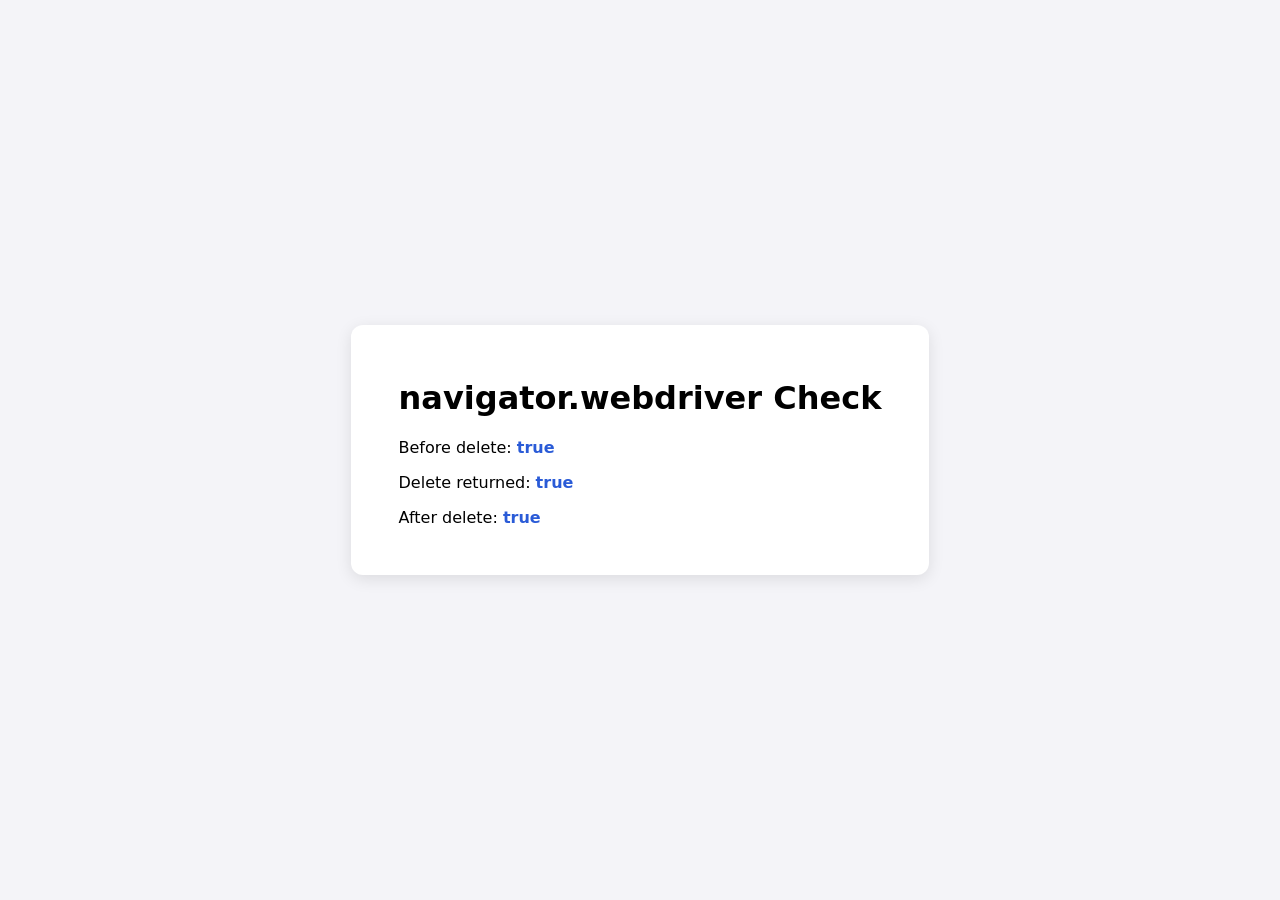
==== tools/fp-sensor-checks/index.html @ ce7311cb "x" ====
<!DOCTYPE html>
<html lang="en">
<head>
  <meta charset="UTF-8">
  <meta name="viewport" content="width=device-width, initial-scale=1">
  <title>navigator.webdriver Check</title>
  <link rel="stylesheet" href="style.css">
</head>
<body>
  <main>
    <h1>navigator.webdriver Check</h1>
    <p>Before delete: <strong id="before">...</strong></p>
    <p>Delete returned: <strong id="deleted">...</strong></p>
    <p>After delete: <strong id="after">...</strong></p>
  </main>
  <script src="script.js"></script>
</body>
</html>
---- tools/fp-sensor-checks/style.css ----
body {
  font-family: system-ui, sans-serif;
  background: #f4f4f8;
  display: grid;
  place-items: center;
  min-height: 100vh;
  margin: 0;
}
main {
  background: #fff;
  padding: 2rem 3rem;
  border-radius: 12px;
  box-shadow: 0 4px 16px rgba(0, 0, 0, .1);
}
strong { color: #2a5bd7; }
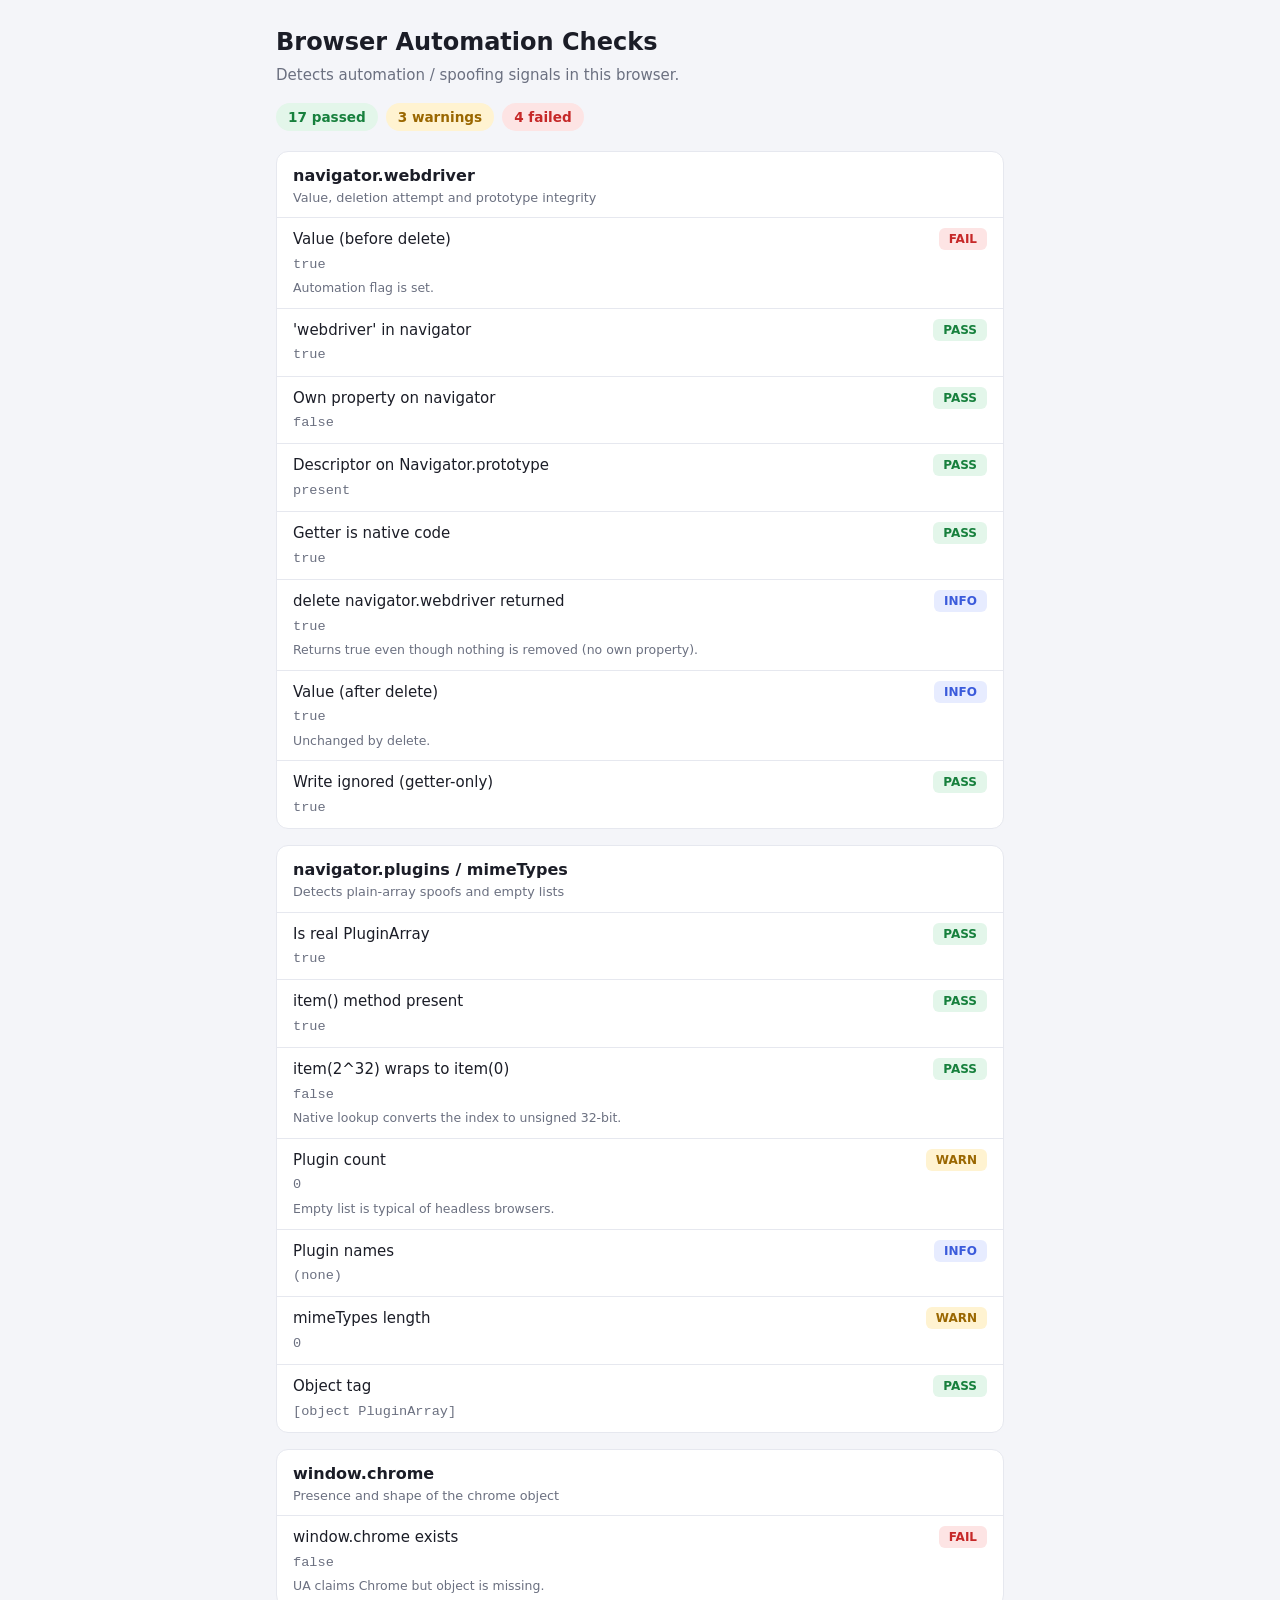
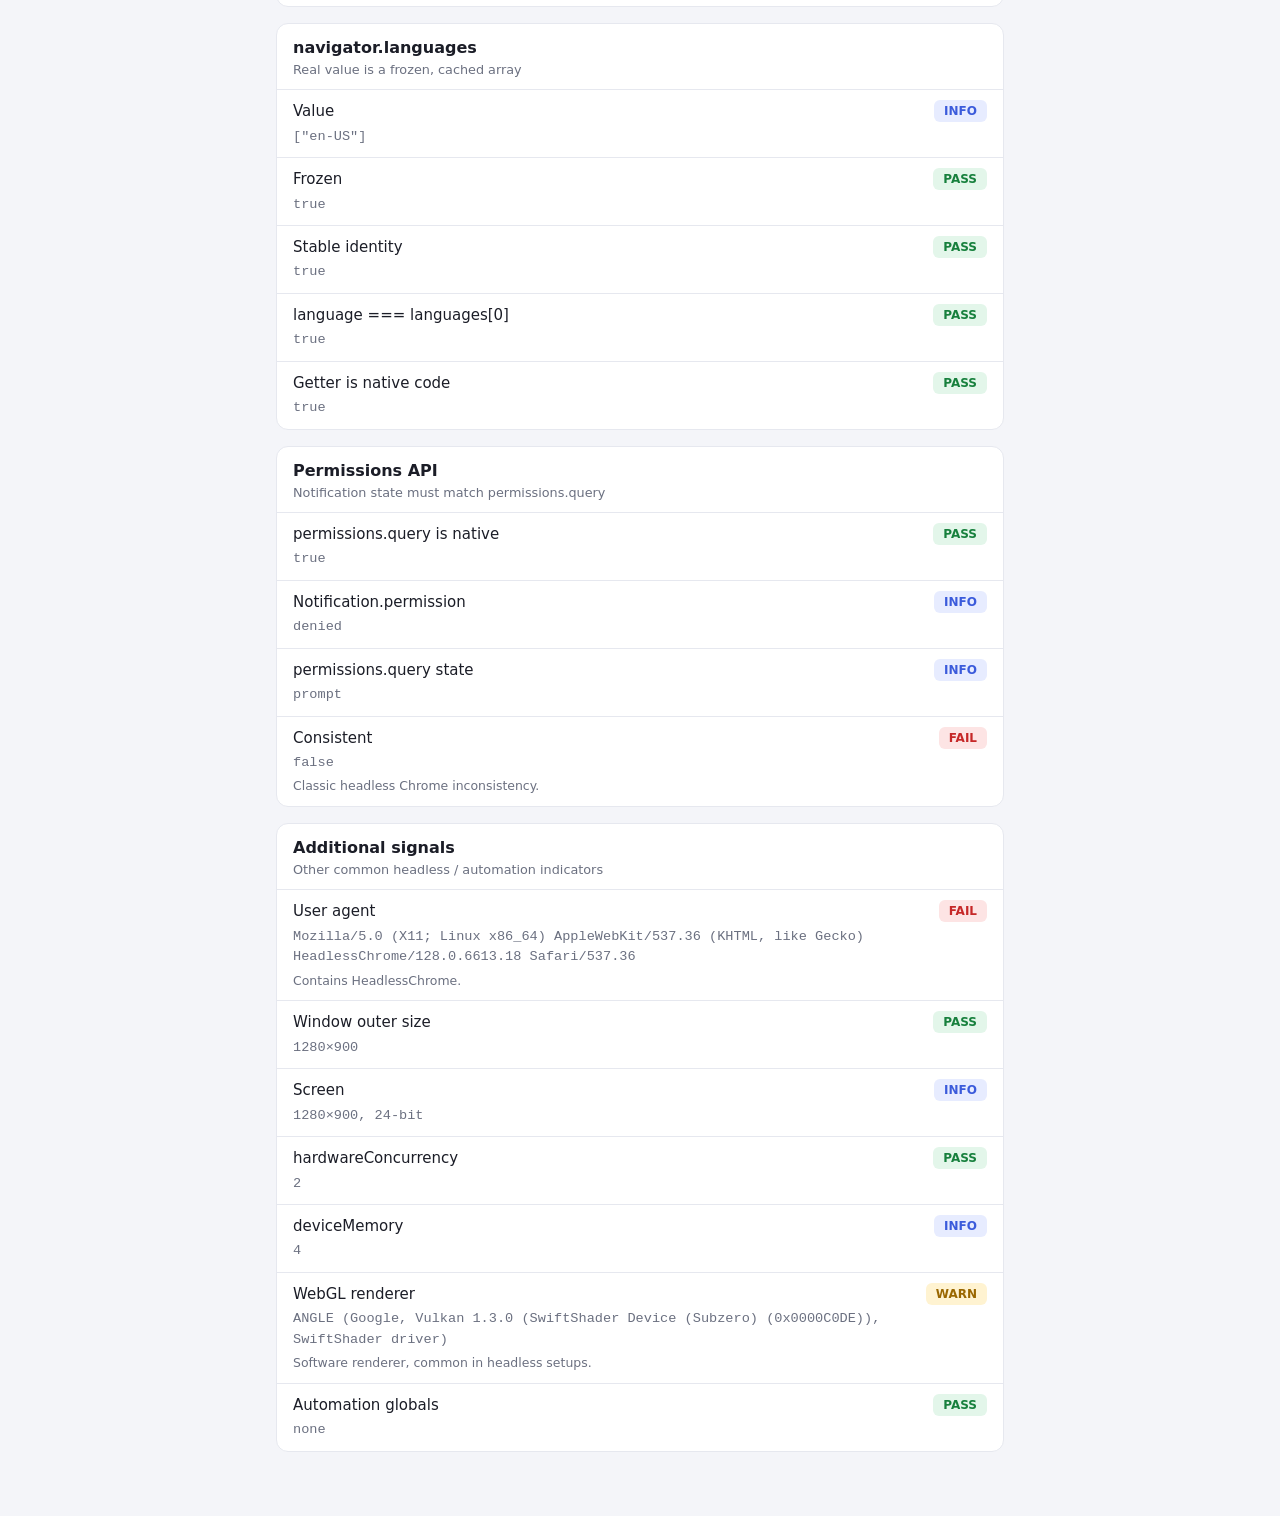
==== commit 271fe73d: "x" ====
--- a/tools/fp-sensor-checks/index.html
+++ b/tools/fp-sensor-checks/index.html
@@ -3,15 +3,17 @@
 <head>
   <meta charset="UTF-8">
   <meta name="viewport" content="width=device-width, initial-scale=1">
-  <title>navigator.webdriver Check</title>
+  <title>Browser Automation Checks</title>
   <link rel="stylesheet" href="style.css">
 </head>
 <body>
   <main>
-    <h1>navigator.webdriver Check</h1>
-    <p>Before delete: <strong id="before">...</strong></p>
-    <p>Delete returned: <strong id="deleted">...</strong></p>
-    <p>After delete: <strong id="after">...</strong></p>
+    <header>
+      <h1>Browser Automation Checks</h1>
+      <p class="sub">Detects automation / spoofing signals in this browser.</p>
+      <div id="summary" class="summary"></div>
+    </header>
+    <div id="results"></div>
   </main>
   <script src="script.js"></script>
 </body>
--- a/tools/fp-sensor-checks/style.css
+++ b/tools/fp-sensor-checks/style.css
@@ -1,15 +1,37 @@
-body {
-  font-family: system-ui, sans-serif;
-  background: #f4f4f8;
-  display: grid;
-  place-items: center;
-  min-height: 100vh;
-  margin: 0;
+:root {
+  --bg: #f4f5f9; --card: #fff; --text: #1b1d27; --muted: #6b7080; --line: #e6e8ef;
+  --ok: #17803d; --ok-bg: #e3f6ea;
+  --warn: #9a6700; --warn-bg: #fff3d1;
+  --bad: #c62828; --bad-bg: #fde4e4;
+  --info: #3b5bdb; --info-bg: #e7ecff;
 }
-main {
-  background: #fff;
-  padding: 2rem 3rem;
-  border-radius: 12px;
-  box-shadow: 0 4px 16px rgba(0, 0, 0, .1);
+@media (prefers-color-scheme: dark) {
+  :root {
+    --bg: #12141b; --card: #1b1e29; --text: #eceef5; --muted: #9aa0b4; --line: #2a2e3d;
+    --ok: #5fd68a; --ok-bg: #173324;
+    --warn: #f0c95a; --warn-bg: #3a3014;
+    --bad: #ff8585; --bad-bg: #3b1a1a;
+    --info: #8ea5ff; --info-bg: #212a4d;
+  }
 }
-strong { color: #2a5bd7; }
+* { box-sizing: border-box; }
+body { margin: 0; background: var(--bg); color: var(--text); font: 15px/1.5 system-ui, sans-serif; }
+main { max-width: 760px; margin: 0 auto; padding: 24px 16px 48px; }
+h1 { margin: 0; font-size: 1.5rem; }
+.sub { margin: 4px 0 16px; color: var(--muted); }
+.summary { display: flex; gap: 8px; flex-wrap: wrap; margin-bottom: 20px; }
+.pill { padding: 4px 12px; border-radius: 999px; font-weight: 600; font-size: .85rem; }
+.card { background: var(--card); border: 1px solid var(--line); border-radius: 12px; margin-bottom: 16px; overflow: hidden; }
+.card h2 { margin: 0; padding: 12px 16px 0; font-size: 1rem; }
+.card .desc { padding: 0 16px 10px; color: var(--muted); font-size: .8rem; border-bottom: 1px solid var(--line); }
+.row { display: grid; grid-template-columns: 1fr auto; gap: 4px 12px; padding: 10px 16px; border-bottom: 1px solid var(--line); }
+.row:last-child { border-bottom: 0; }
+.label { font-weight: 500; }
+.value { grid-column: 1; font-family: ui-monospace, Menlo, monospace; font-size: .85rem; color: var(--muted); word-break: break-word; }
+.note { grid-column: 1 / -1; font-size: .78rem; color: var(--muted); }
+.badge { grid-row: 1; grid-column: 2; align-self: start; padding: 2px 10px; border-radius: 6px; font-size: .75rem; font-weight: 700; text-transform: uppercase; }
+.ok, .badge.ok, .pill.ok { background: var(--ok-bg); color: var(--ok); }
+.warn, .badge.warn, .pill.warn { background: var(--warn-bg); color: var(--warn); }
+.bad, .badge.bad, .pill.bad { background: var(--bad-bg); color: var(--bad); }
+.info, .badge.info, .pill.info { background: var(--info-bg); color: var(--info); }
+.row.ok, .row.warn, .row.bad, .row.info { background: none; color: inherit; }
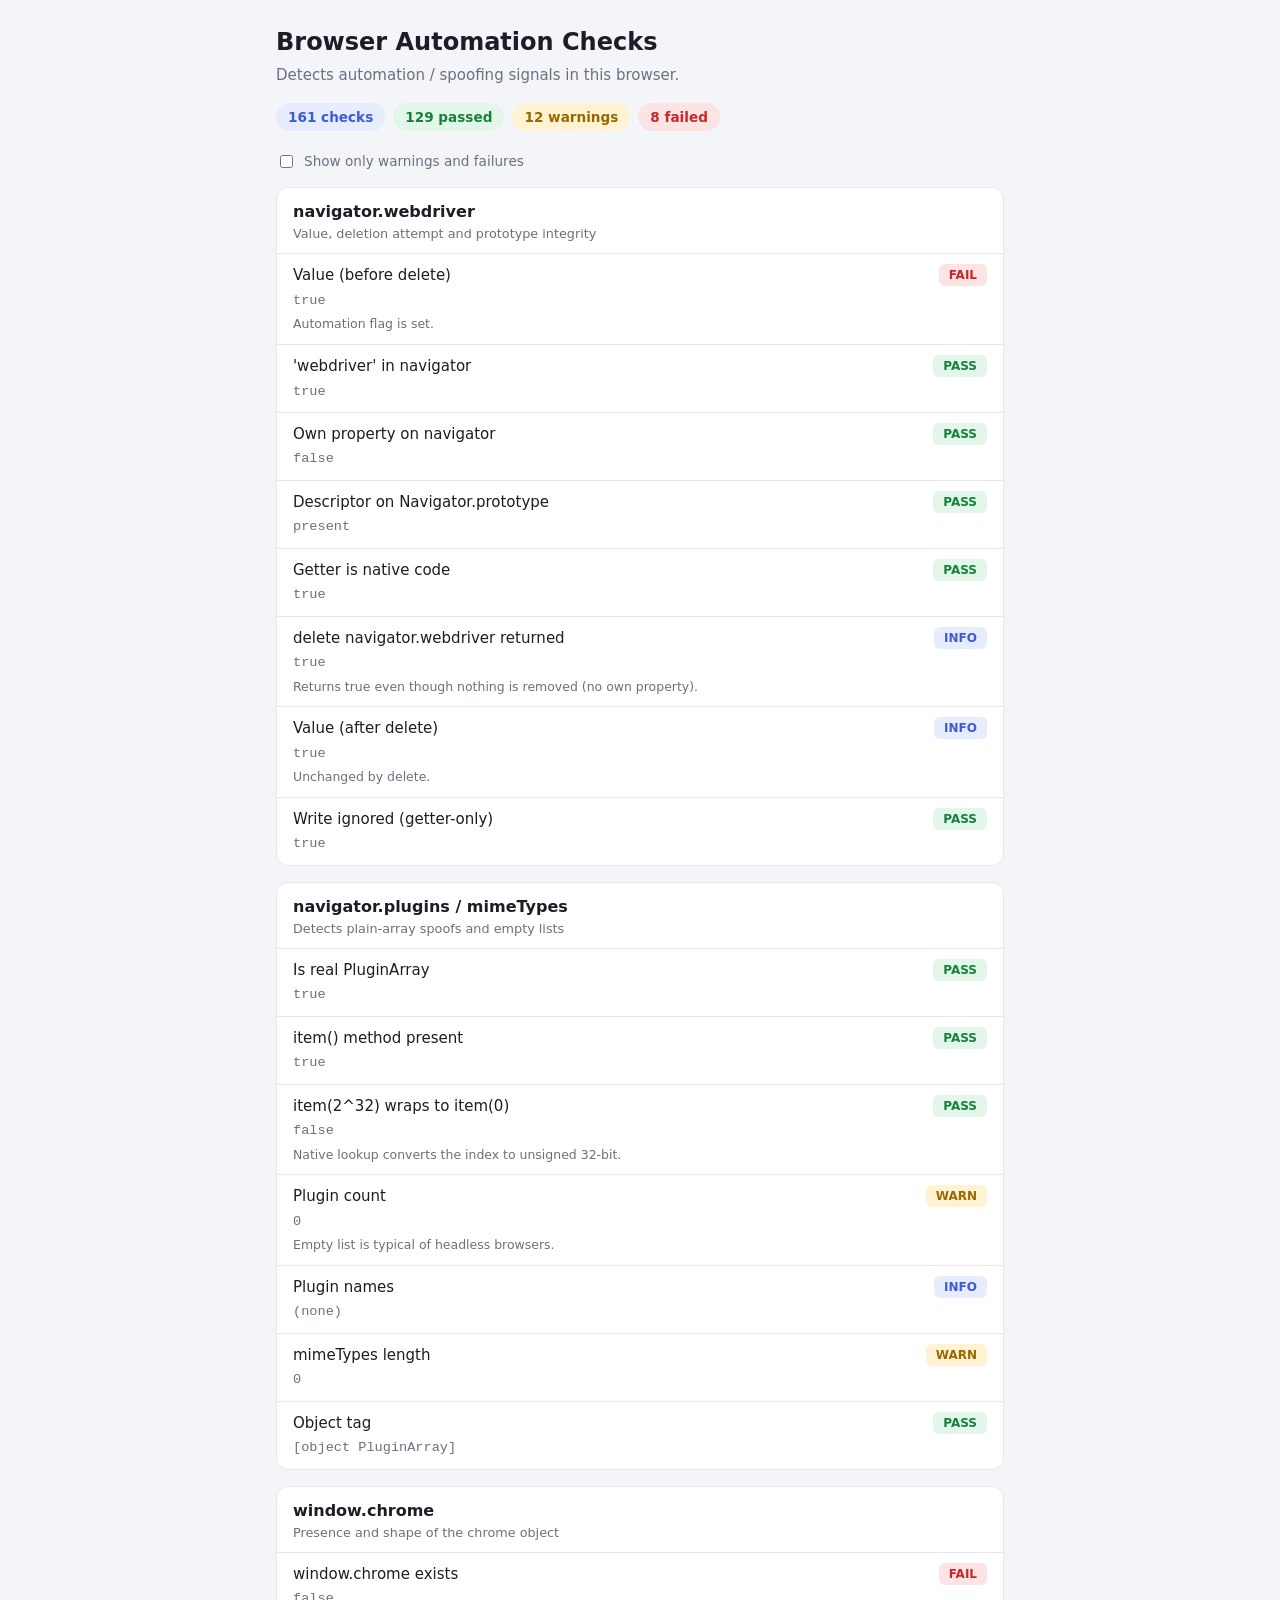
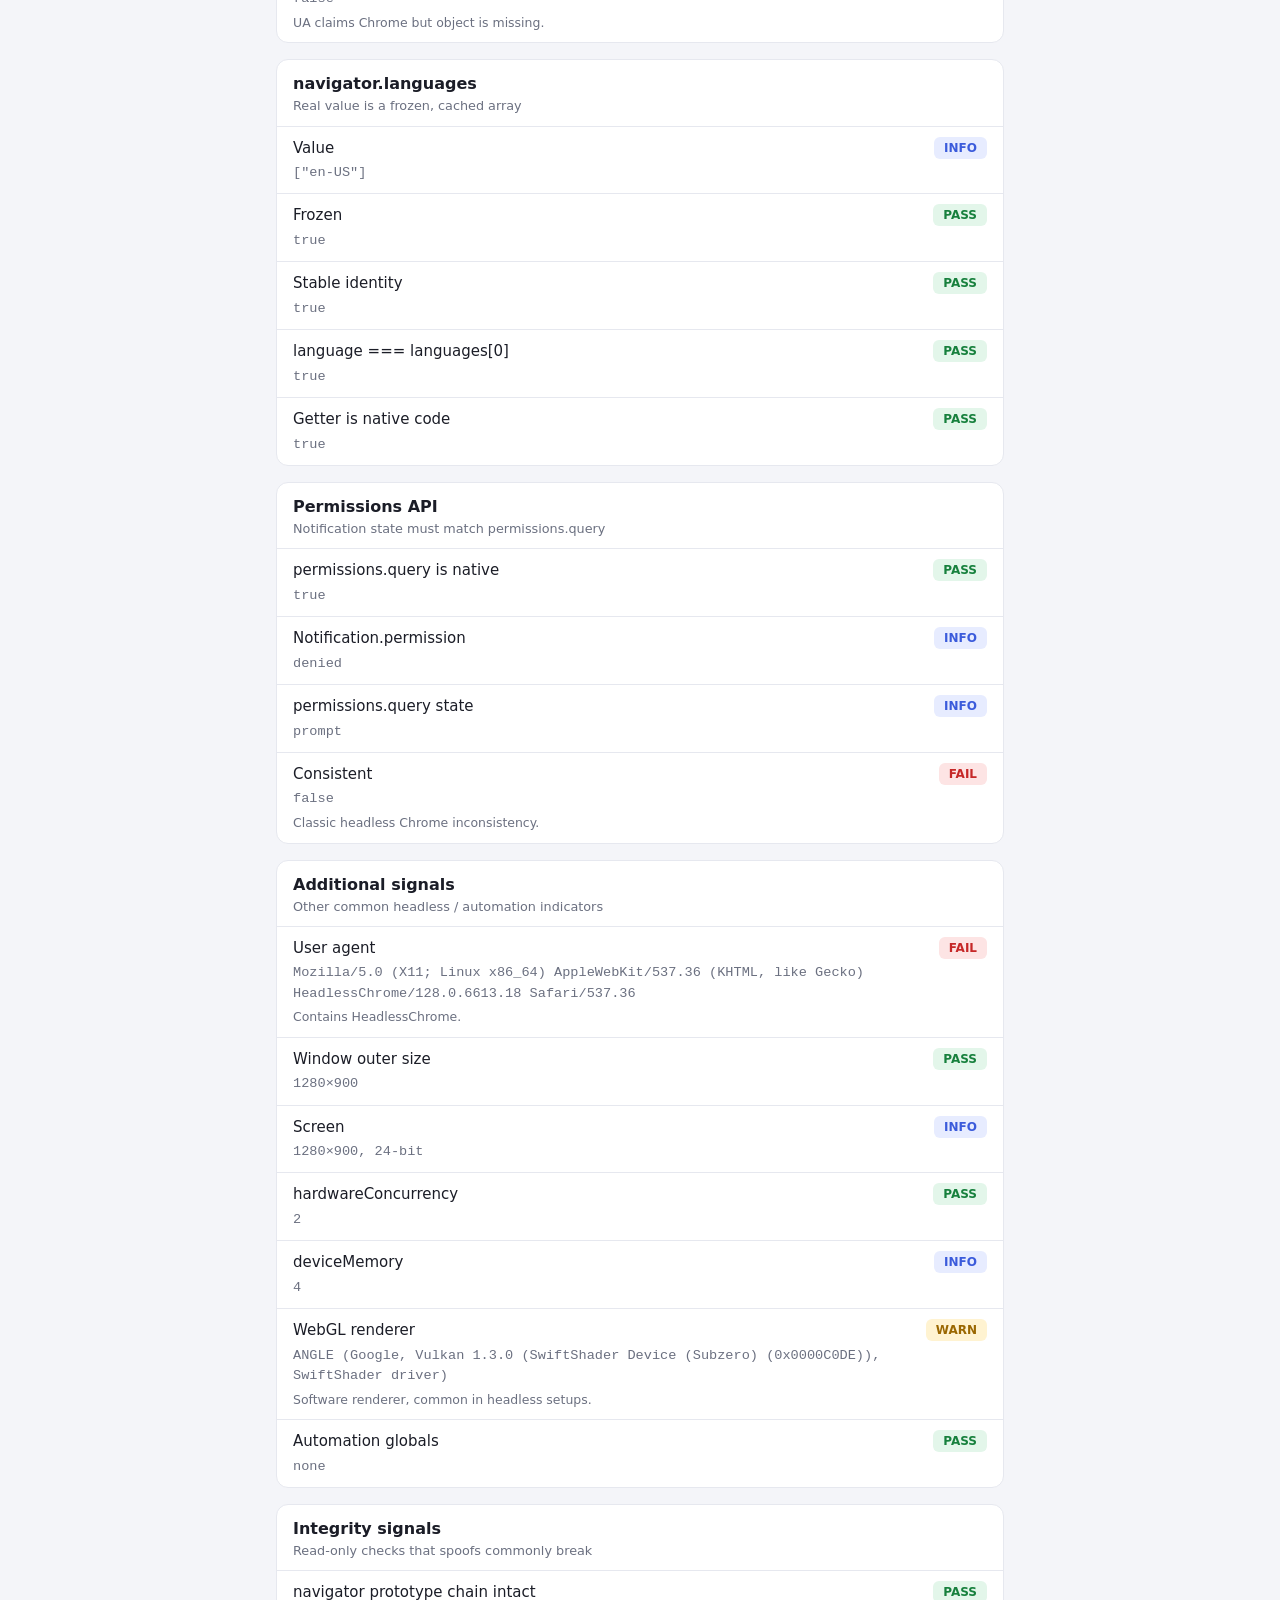
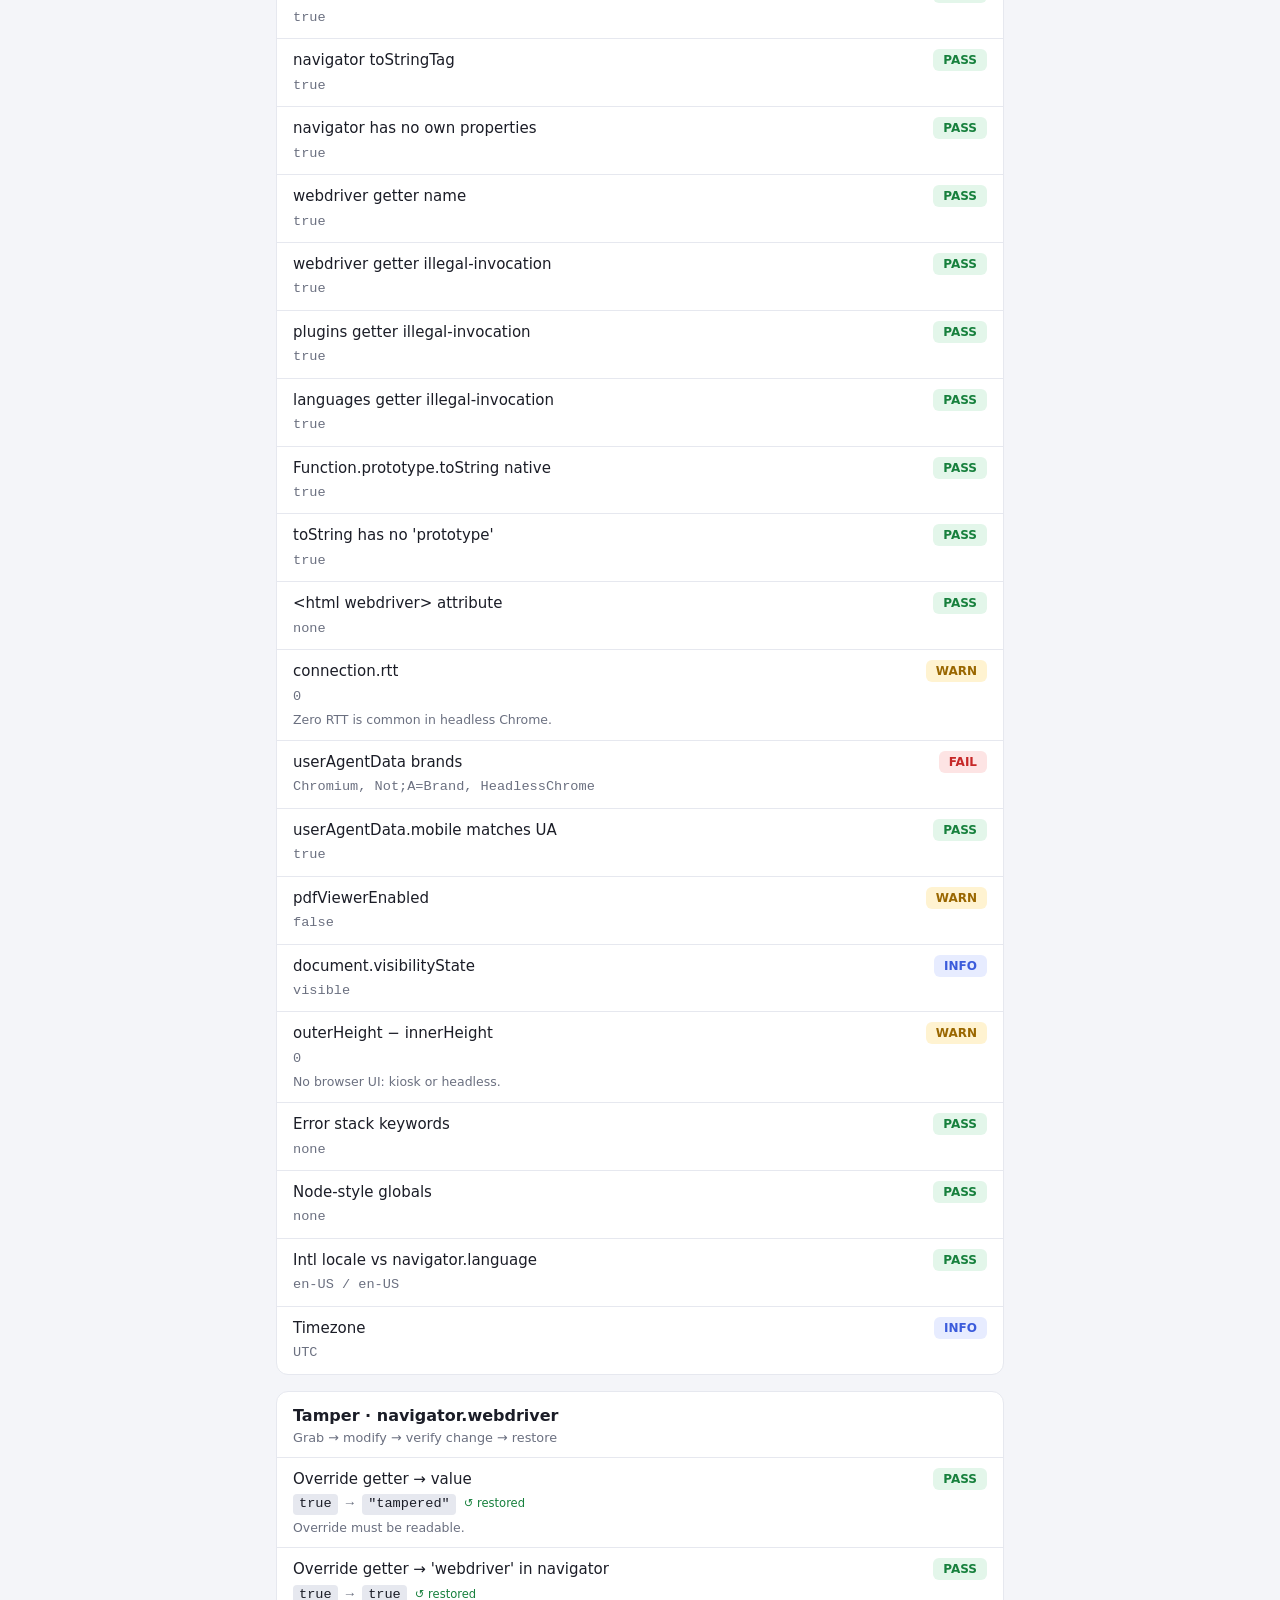
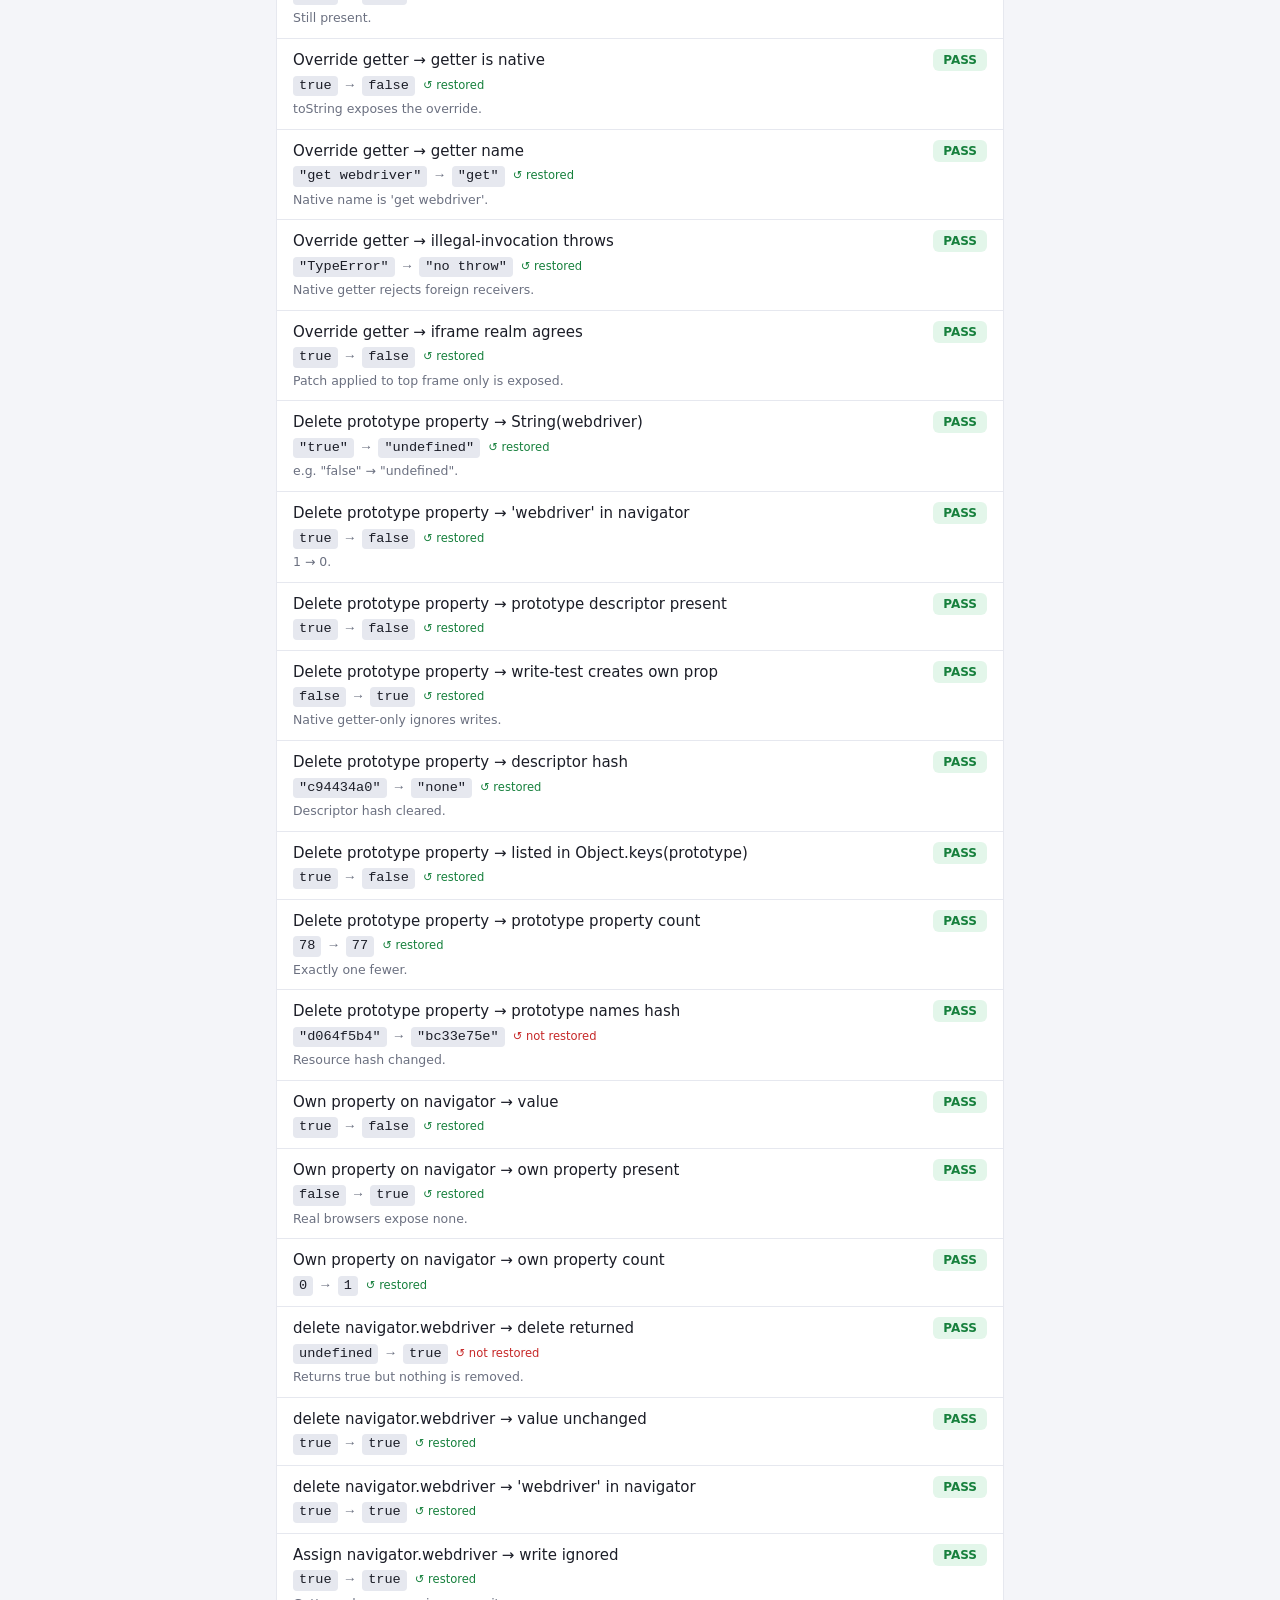
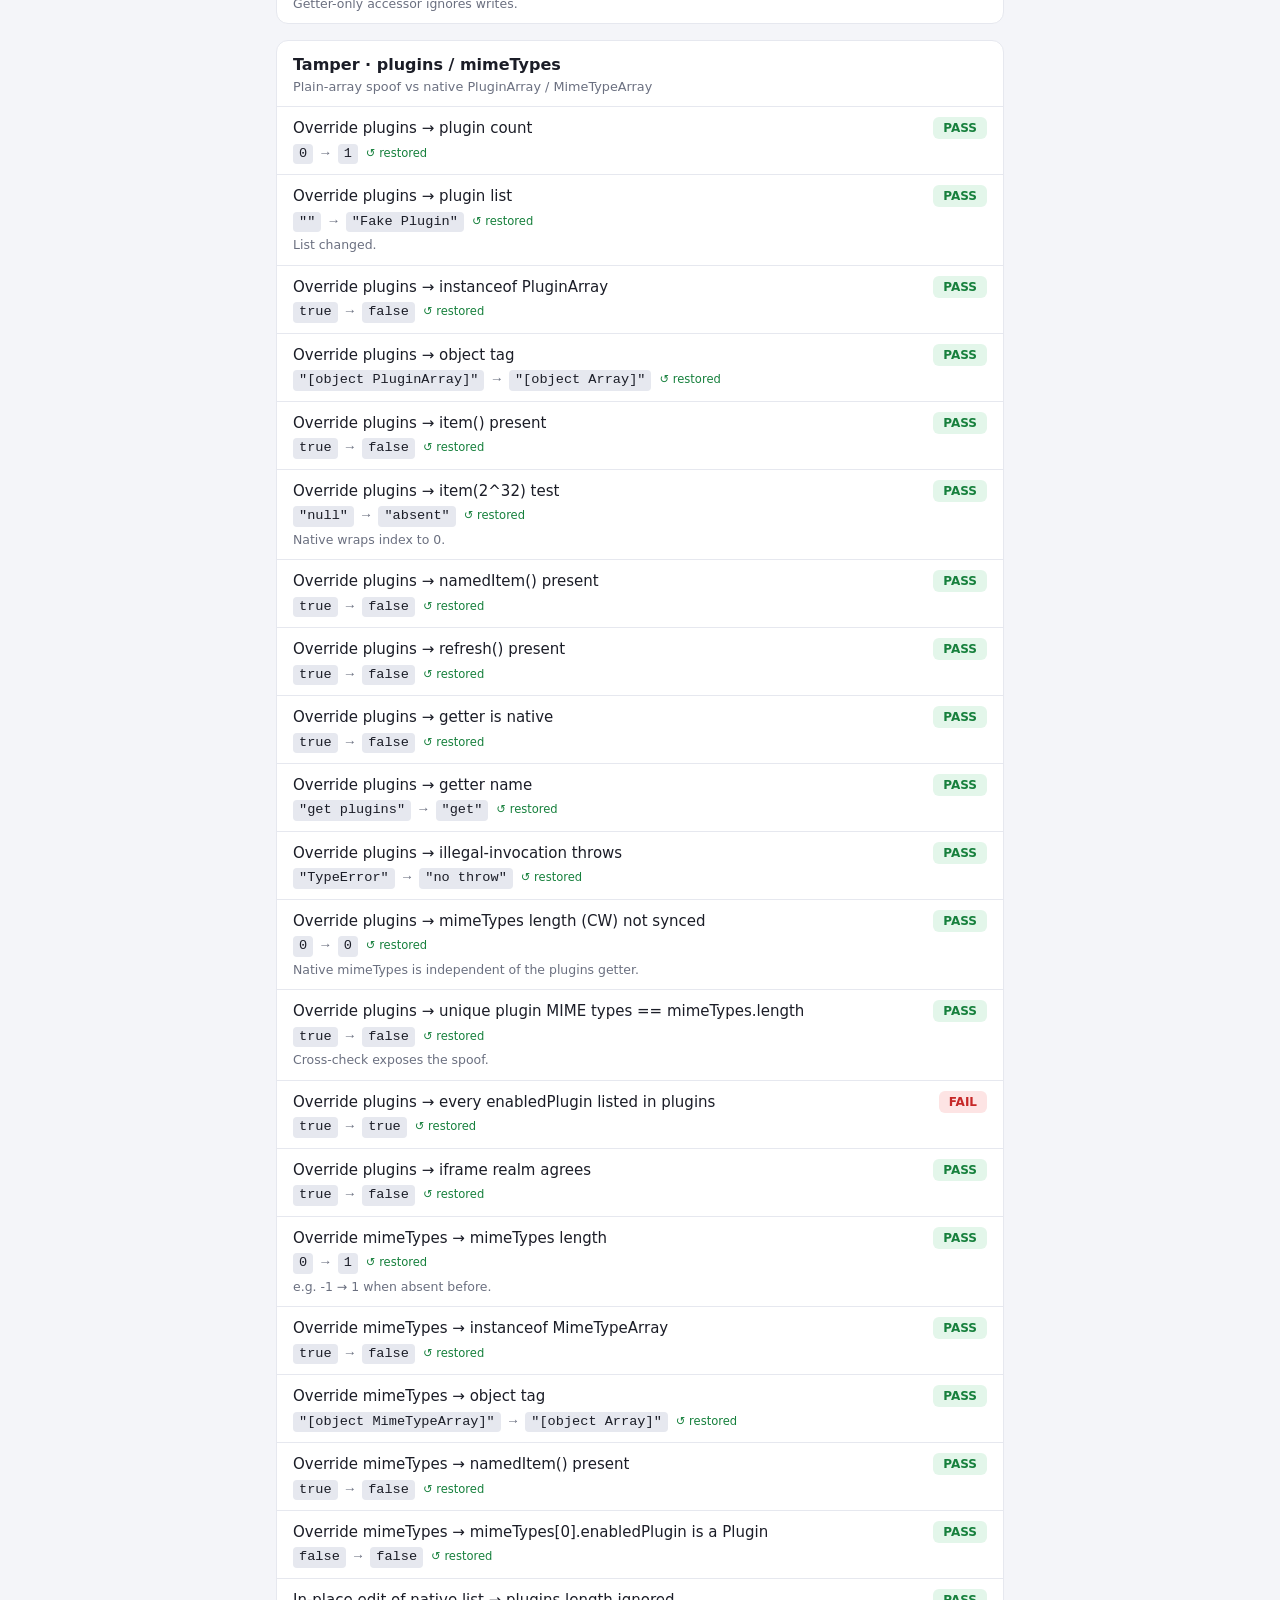
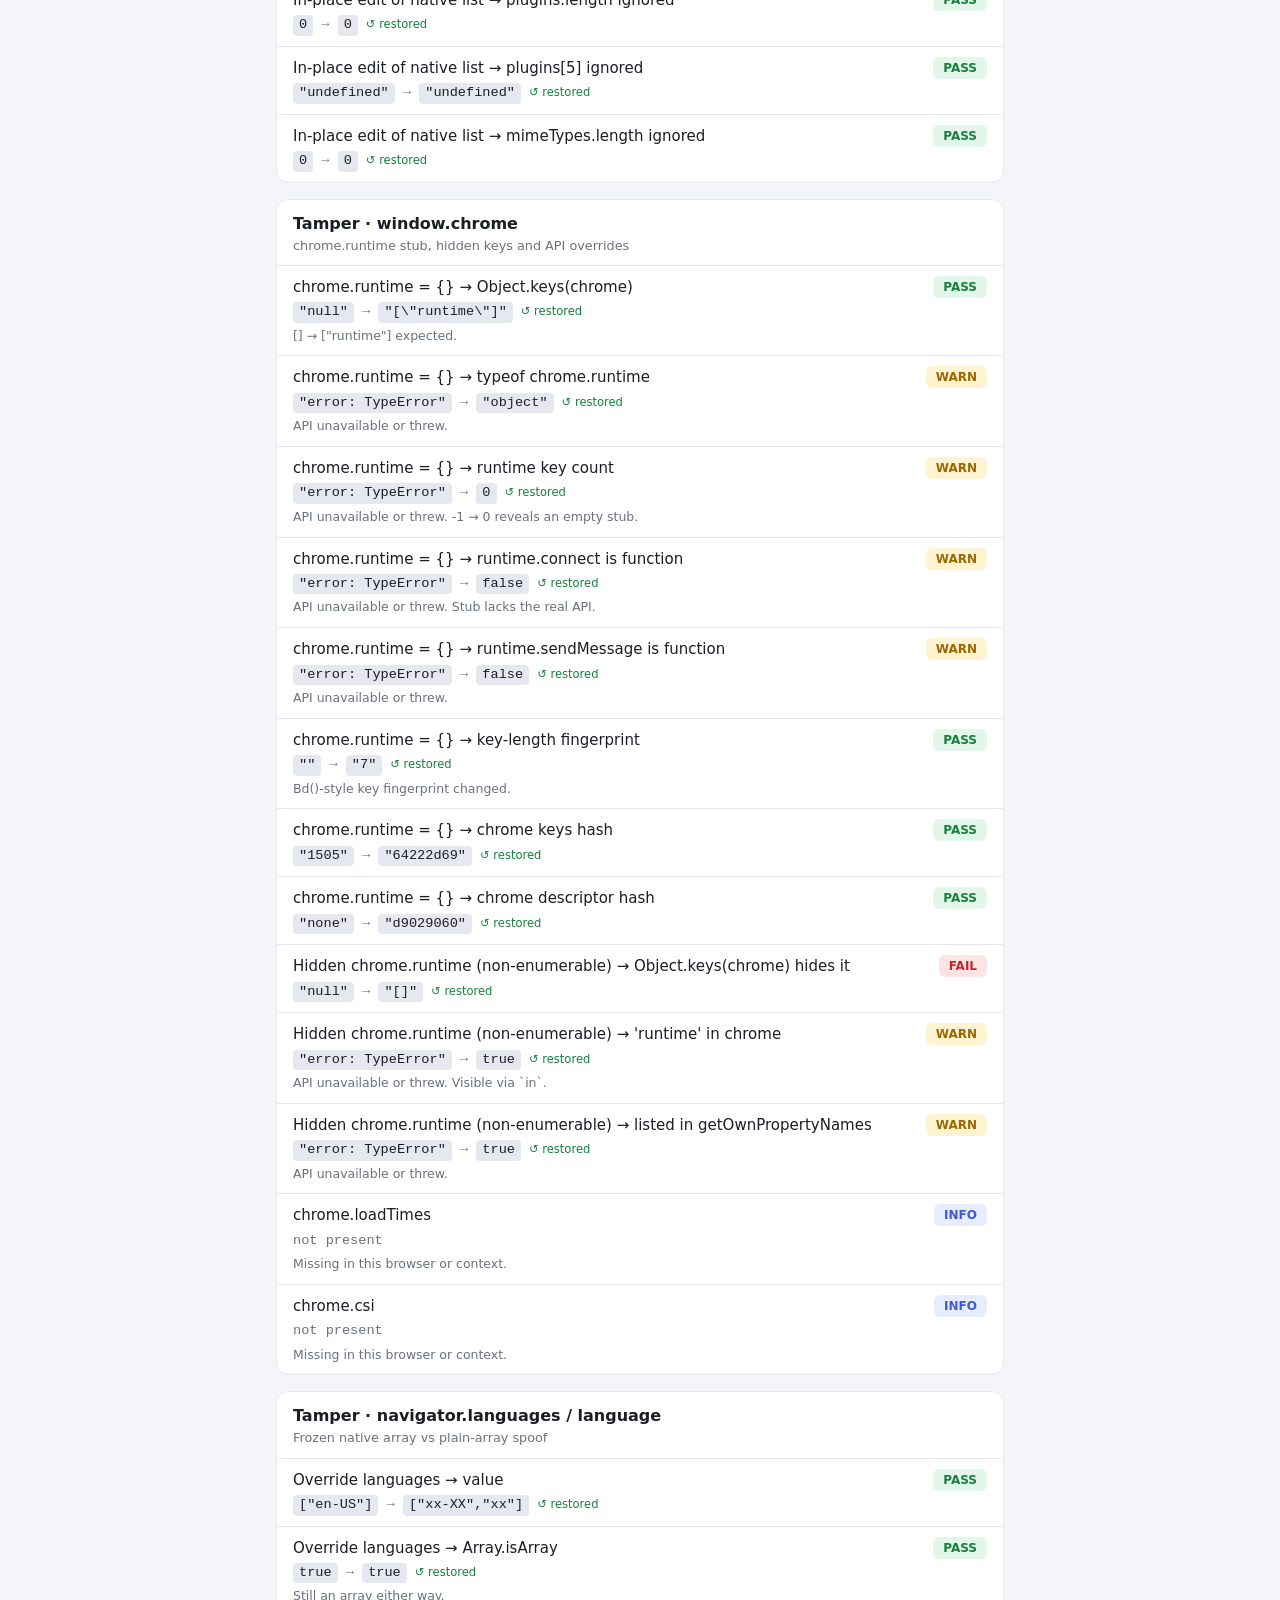
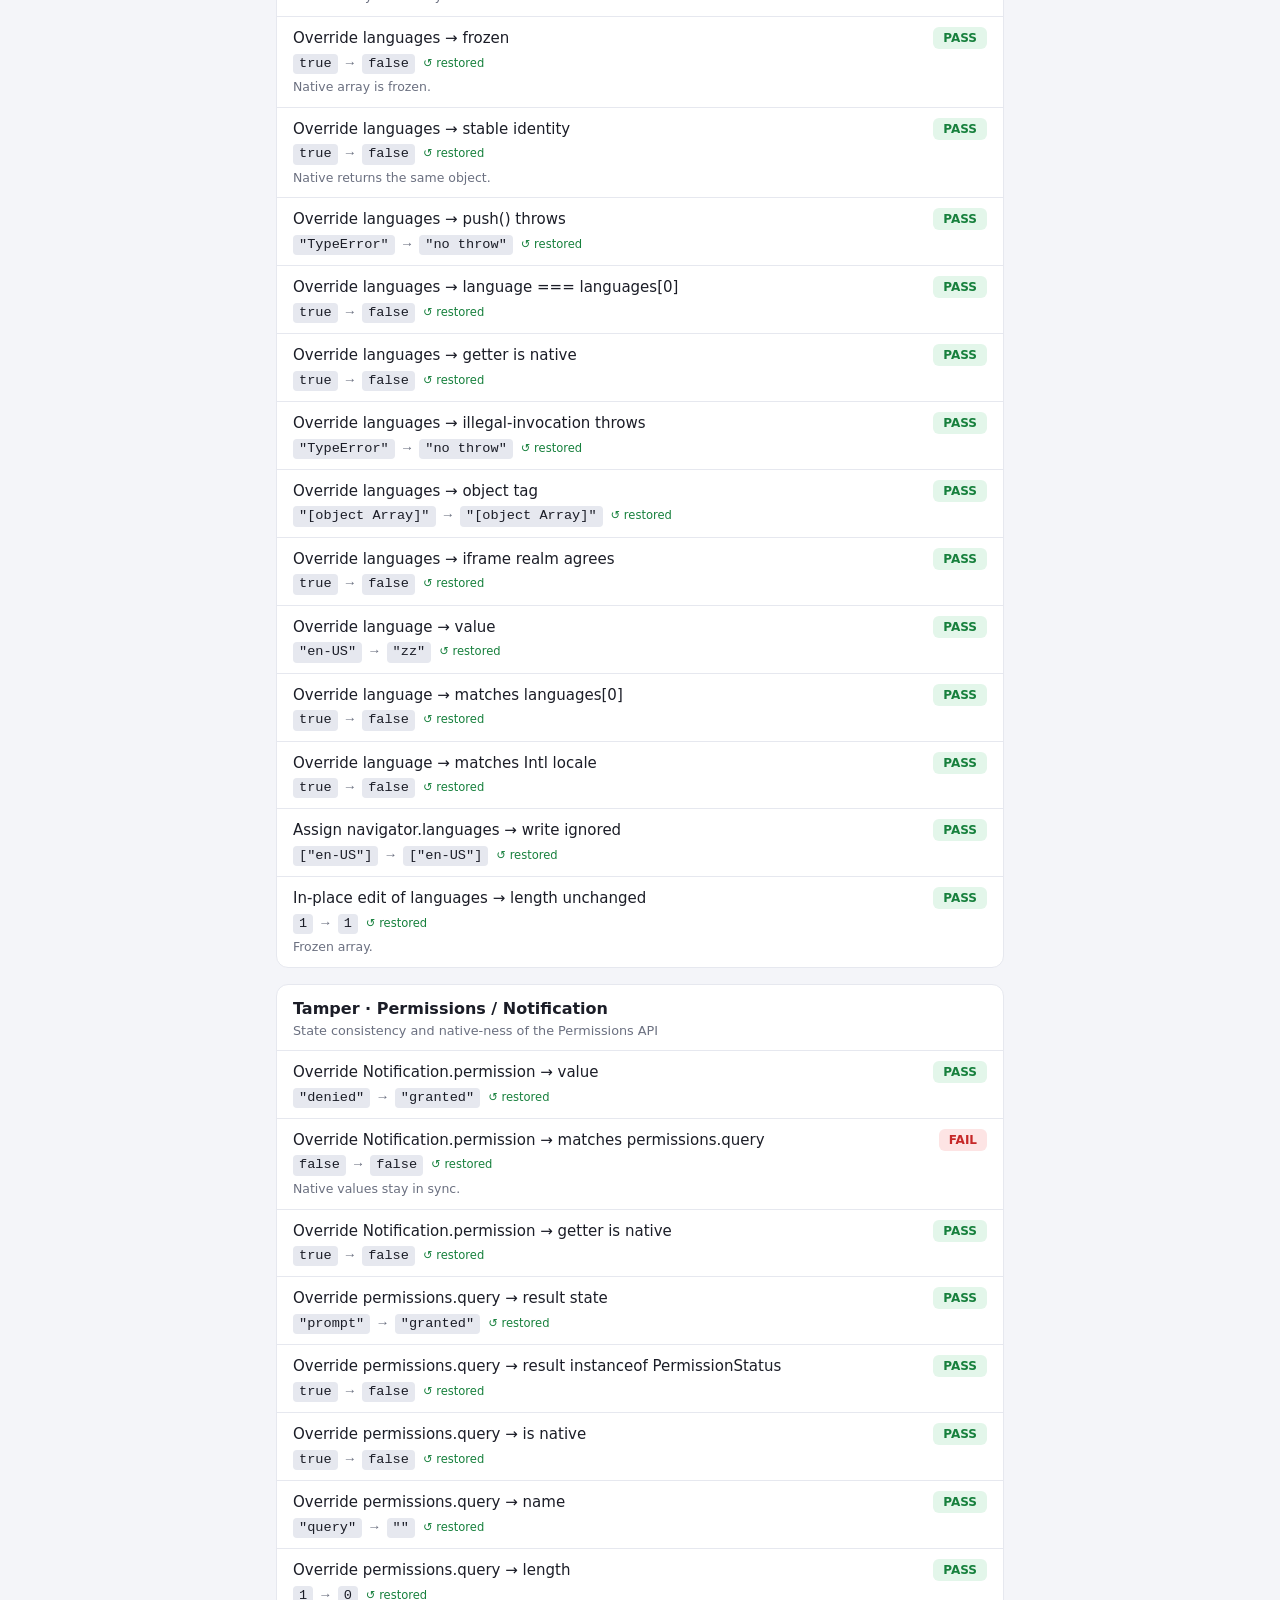
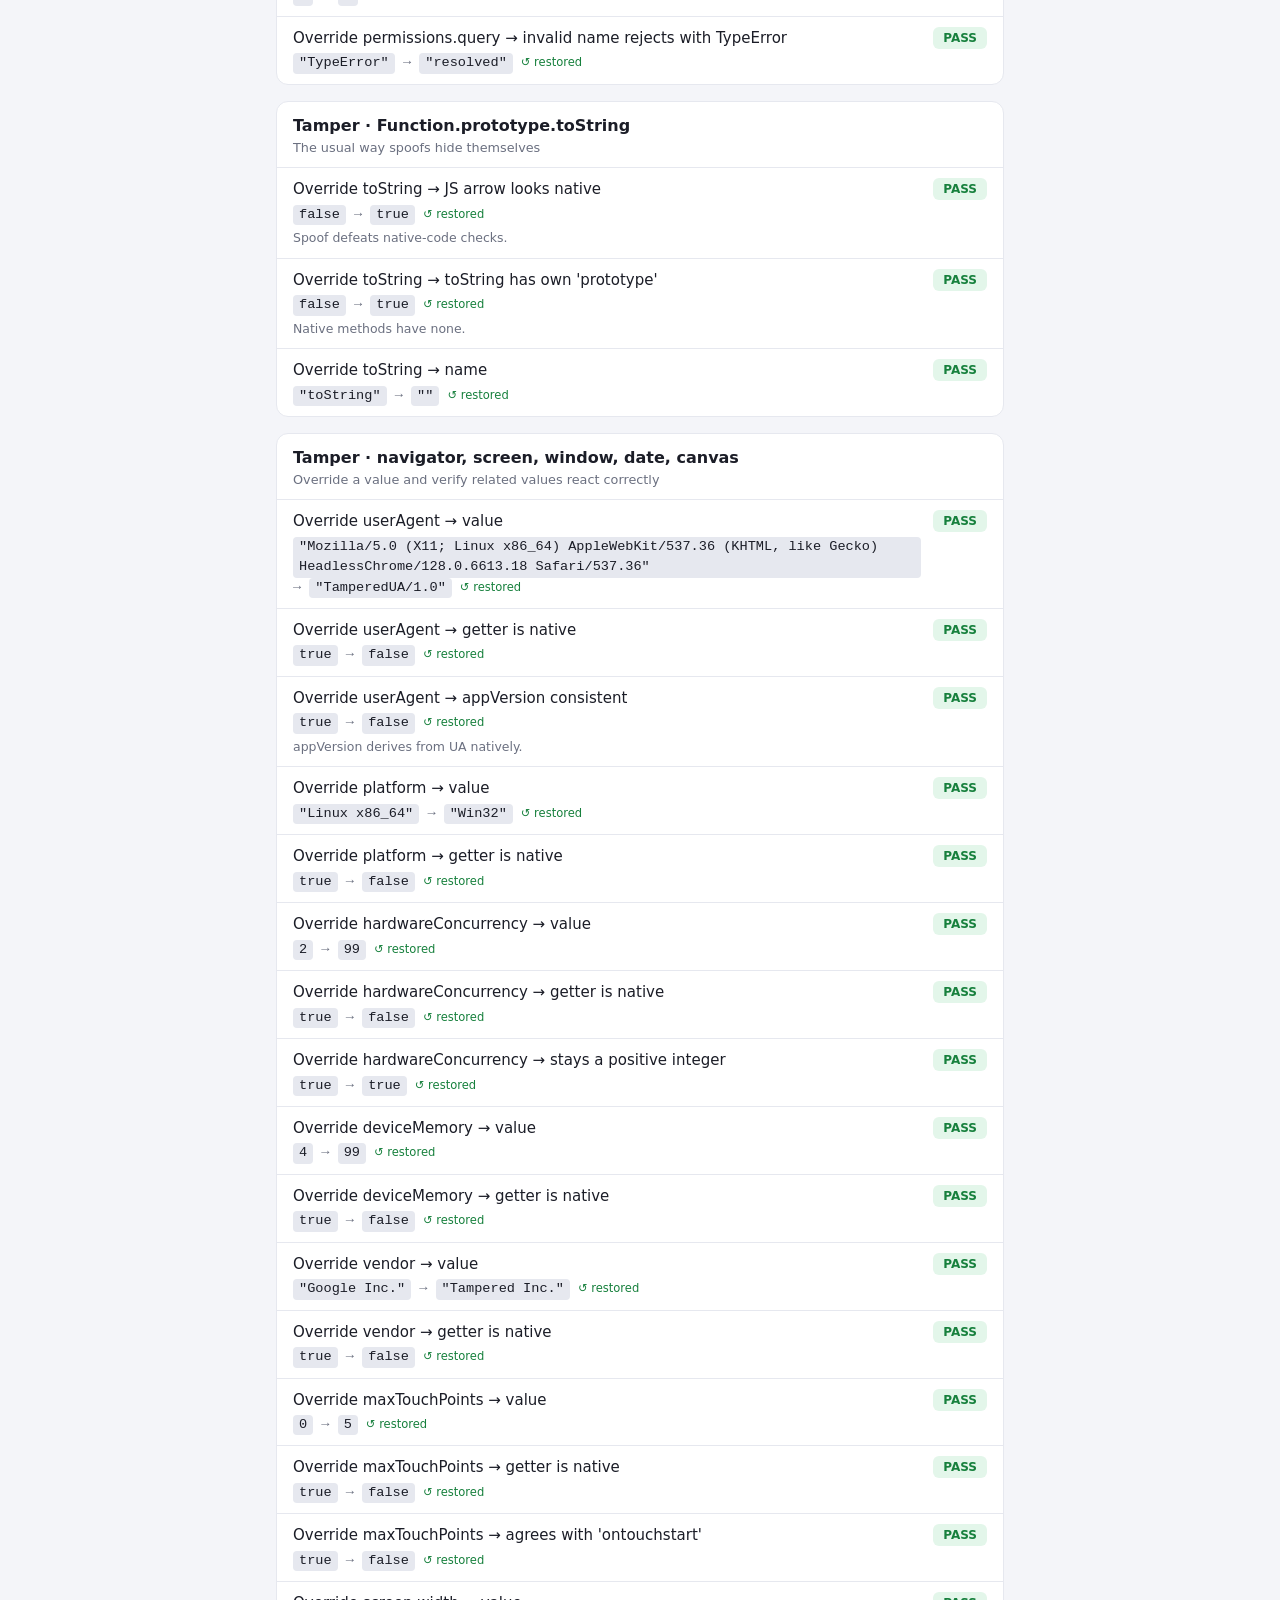
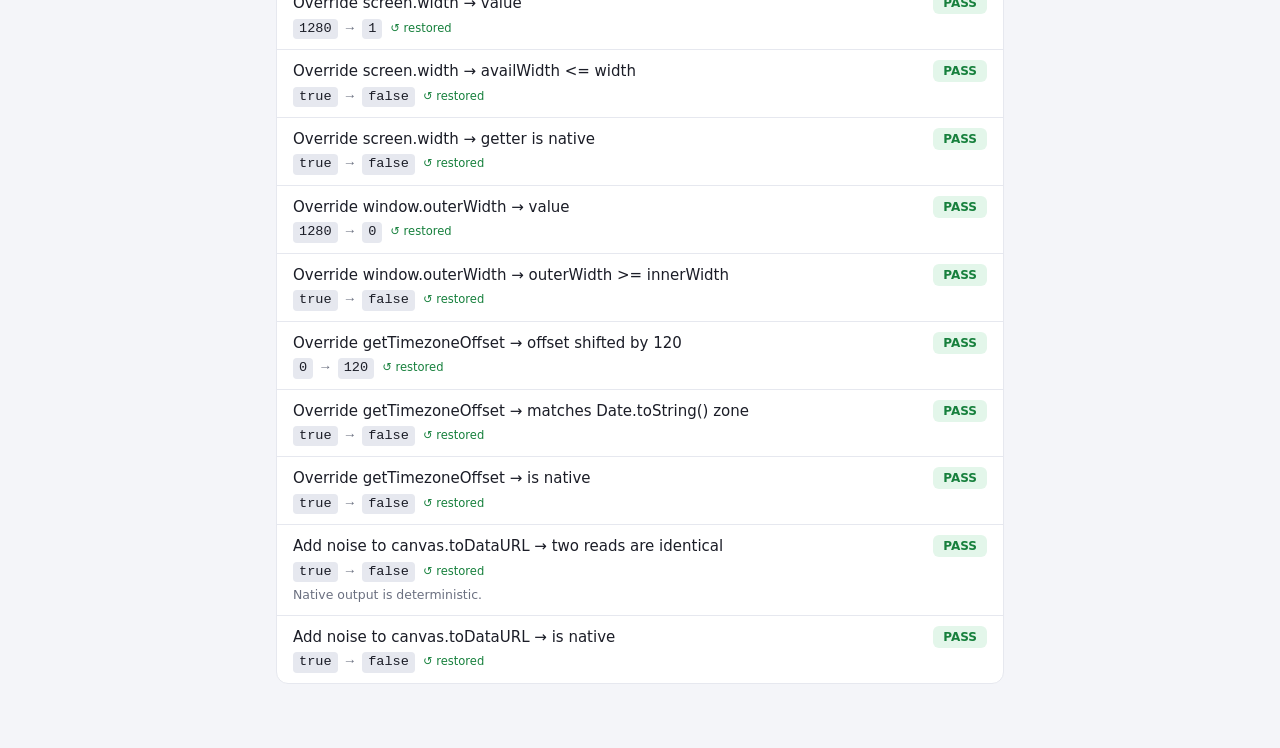
==== commit 7b458c10: "x" ====
--- a/tools/fp-sensor-checks/index.html
+++ b/tools/fp-sensor-checks/index.html
@@ -12,6 +12,7 @@
       <h1>Browser Automation Checks</h1>
       <p class="sub">Detects automation / spoofing signals in this browser.</p>
       <div id="summary" class="summary"></div>
+      <label class="toggle"><input type="checkbox" id="onlyIssues"> Show only warnings and failures</label>
     </header>
     <div id="results"></div>
   </main>
--- a/tools/fp-sensor-checks/style.css
+++ b/tools/fp-sensor-checks/style.css
@@ -35,3 +35,11 @@
 .bad, .badge.bad, .pill.bad { background: var(--bad-bg); color: var(--bad); }
 .info, .badge.info, .pill.info { background: var(--info-bg); color: var(--info); }
 .row.ok, .row.warn, .row.bad, .row.info { background: none; color: inherit; }
+
+.toggle { display: inline-flex; gap: 8px; align-items: center; margin-bottom: 16px; color: var(--muted); font-size: .85rem; cursor: pointer; }
+.chip { display: inline-block; padding: 0 6px; border-radius: 4px; background: var(--line); color: var(--text); }
+.arrow { color: var(--muted); }
+.rest { margin-left: 8px; font-size: .72rem; font-family: system-ui, sans-serif; }
+.rest.yes { color: var(--ok); }
+.rest.no { color: var(--bad); }
+.hide-ok .row[data-status="ok"], .hide-ok .row[data-status="info"] { display: none; }
